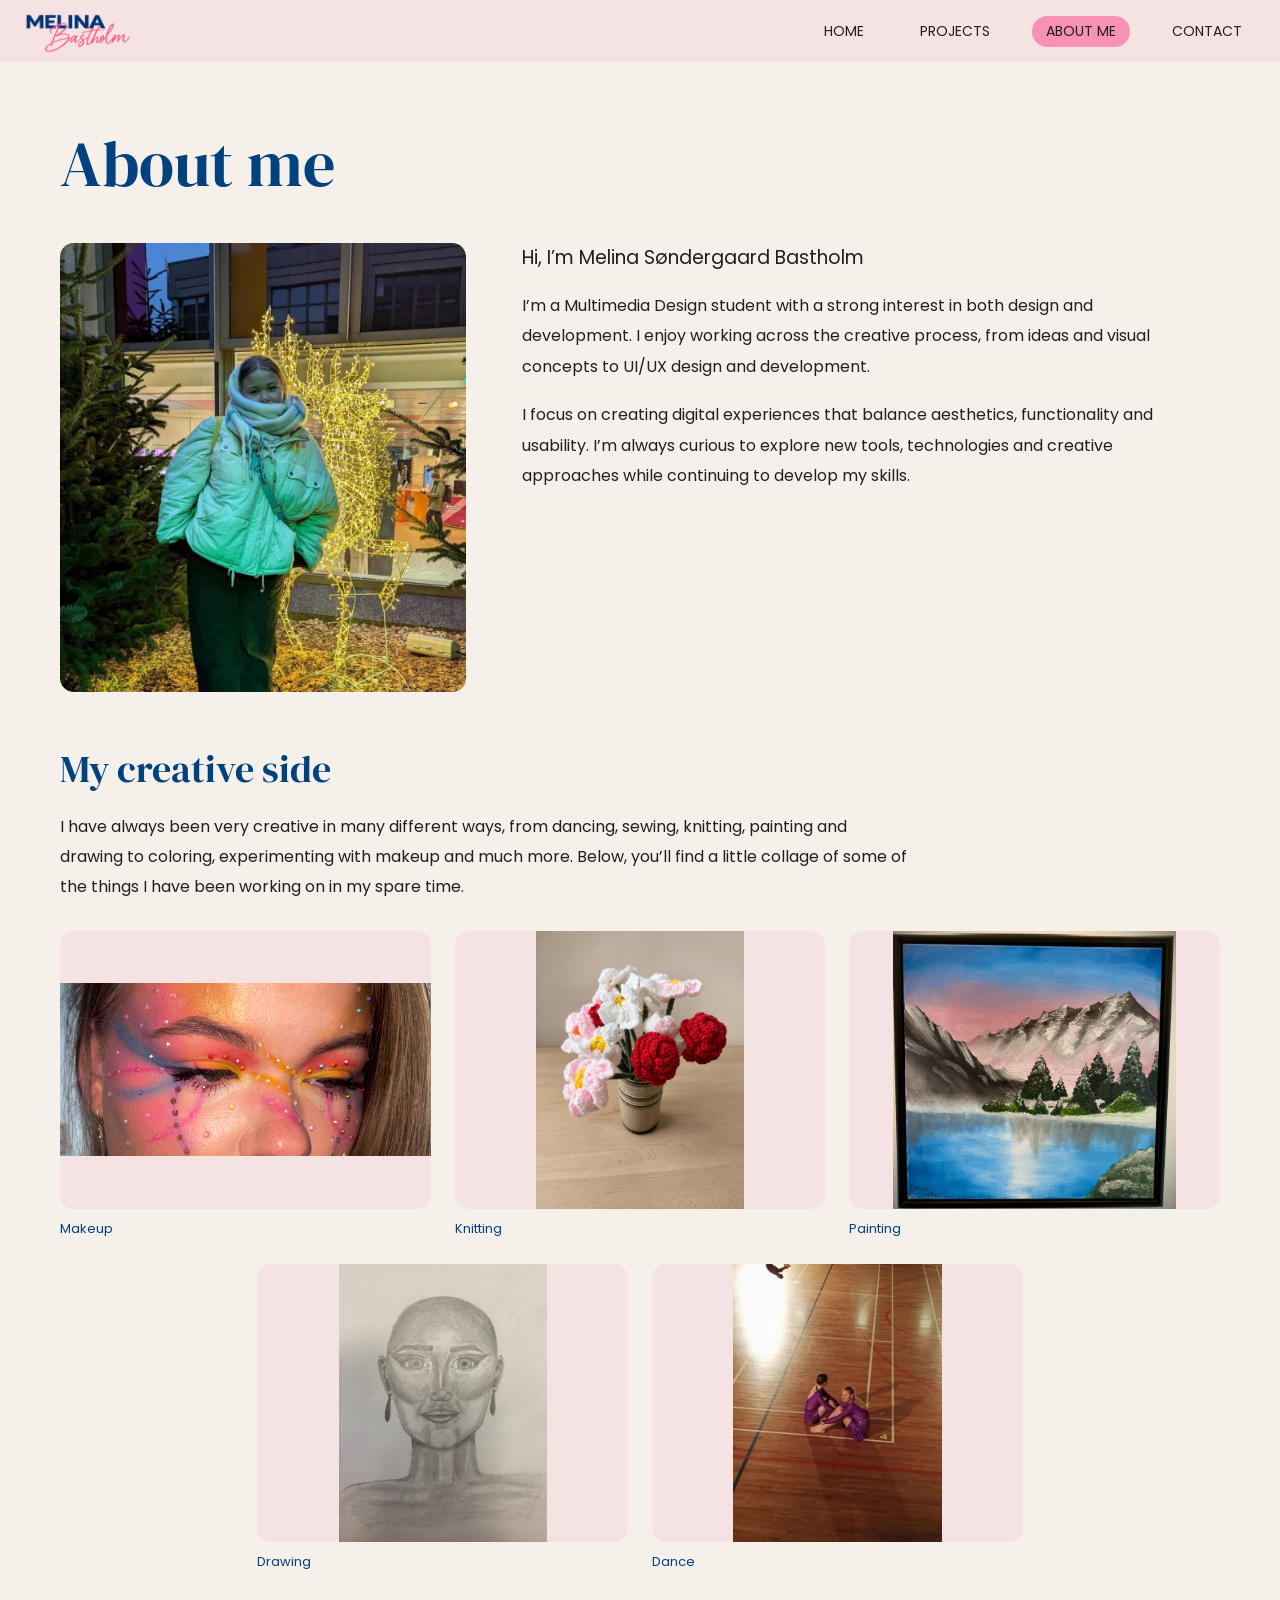
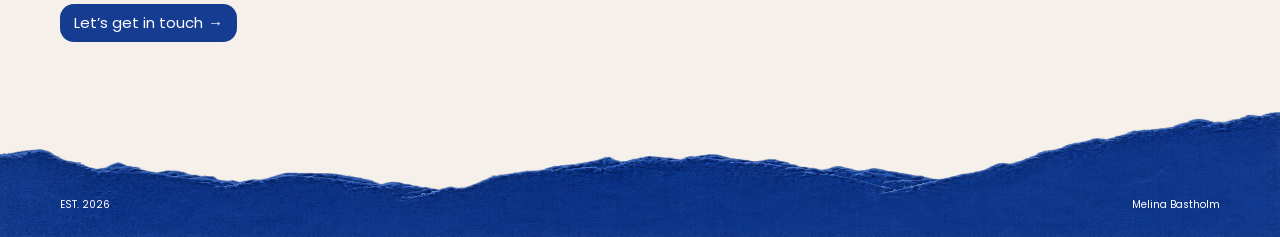
==== aboutme.html @ 33ddc2ad "Initial commit" ====
<!DOCTYPE html>
<html lang="en">
<head>
    <meta charset="UTF-8">
    <meta name="viewport" content="width=device-width, initial-scale=1.0">
    <meta name="description" content="Melina Bastholm — multimedia design, UI/UX, web development and visual design.">
    <title>About me | Melina Bastholm</title>
    <!-- Skrifttyper: DM Serif Display til overskrifter og Poppins til brødtekst. -->
    <link rel="preconnect" href="https://fonts.googleapis.com">
    <link rel="preconnect" href="https://fonts.gstatic.com" crossorigin>
    <link href="https://fonts.googleapis.com/css2?family=DM+Serif+Display:ital@0;1&amp;family=Poppins:wght@400;500;600;700&amp;display=swap" rel="stylesheet">
    <link rel="stylesheet" href="style.css">
    <script src="script.js" defer></script>
</head>
<body>
    <!-- 1. HEADER / NAVIGATION — samme navigation på alle sider -->
    <a class="skip-link" href="#main">Skip to content</a>
    <header class="site-header">
        <nav class="navigation container" aria-label="Main navigation">
            <a class="site-logo" href="index.html" aria-label="Melina Bastholm — home"><img src="assets/logo.png" alt="" width="1931" height="814"></a>
            <button class="menu-toggle" type="button" aria-expanded="false" aria-controls="nav-links" hidden>
                <img src="assets/brugermenu.png" alt="" width="1609" height="977">
                <span class="sr-only">Open menu</span>
            </button>
            <ul class="nav-links" id="nav-links">
                <li><a href="index.html">Home</a></li>
                <li><a href="projects.html">Projects</a></li>
                <li><a href="aboutme.html" aria-current="page">About me</a></li>
                <li><a href="contact.html">Contact</a></li>
            </ul>
        </nav>
    </header>
    <main id="main" class="subpage about-page container">
        <!-- 2. ABOUT ME — tekst fra din skitse og dit portræt -->
        <div class="page-intro"><h1>About me</h1></div>
        <div class="about-detail">
            <img class="portrait" src="assets/Mig.png" alt="Melina Bastholm beside a light-up reindeer" width="1012" height="1120">
            <div class="about-detail-copy">
                <p class="about-greeting">Hi, I’m Melina Søndergaard Bastholm</p>
                <p>I’m a Multimedia Design student with a strong interest in both design and development. I enjoy working across the creative process, from ideas and visual concepts to UI/UX design and development.</p>
                <p>I focus on creating digital experiences that balance aesthetics, functionality and usability. I’m always curious to explore new tools, technologies and creative approaches while continuing to develop my skills.</p>
            </div>
        </div>

        <!-- 3. KREATIVITET — introduktion til dine fritidsprojekter -->
        <section class="about-creativity" aria-labelledby="creativity-title">
            <h2 id="creativity-title">My creative side</h2>
            <p>I have always been very creative in many different ways, from dancing, sewing, knitting, painting and drawing to coloring, experimenting with makeup and much more. Below, you’ll find a little collage of some of the things I have been working on in my spare time.</p>

            <!-- 4. COLLAGE — billeder fra assets-mappen.
                 Kopiér et figure-element for at tilføje flere billeder. -->
            <div class="creative-collage">
                <figure class="creative-item">
                    <img src="assets/IMG_3396.JPG" alt="Colourful eye makeup with pink, blue and yellow details and small rhinestones" width="1242" height="580" loading="lazy">
                    <figcaption>Makeup</figcaption>
                </figure>
                <figure class="creative-item">
                    <img src="assets/kniting.png" alt="Melina’s knitting project" width="1086" height="1448" loading="lazy">
                    <figcaption>Knitting</figcaption>
                </figure>
                <figure class="creative-item">
                    <img src="assets/Painting.jpg" alt="Melina’s painting" width="1512" height="1483" loading="lazy">
                    <figcaption>Painting</figcaption>
                </figure>
                <figure class="creative-item">
                    <img src="assets/Drawing.jpg" alt="Melina’s drawing" width="3547" height="4733" loading="lazy">
                    <figcaption>Drawing</figcaption>
                </figure>
                <figure class="creative-item">
                    <img src="assets/Dancing.JPG" alt="Photo from Melina’s dance activities" width="1080" height="1440" loading="lazy">
                    <figcaption>Dance</figcaption>
                </figure>
            </div>
        </section>

        <!-- 5. KONTAKT -->
        <a class="button" href="contact.html">Let’s get in touch <span aria-hidden="true">→</span></a>
    </main>
    <!-- 6. FOOTER — bottomline.png indsættes via style.css -->
    <footer class="site-footer">
        <div class="container footer-inner"><span>EST. 2026</span><a href="index.html">Melina Bastholm</a></div>
    </footer>
</body>
</html>
---- style.css ----
/* INDHOLD — følger rækkefølgen i HTML:
   0. Fælles regler  1. Navigation  2. Hero  3. Projekter
   4. Visual diary   5. Om mig     6. Footer  7. Undersider
   Mobilregler står under den sektion, de hører til. */

/* 0. FÆLLES REGLER — skift sidens farver her */
:root {
    --font-heading: "DM Serif Display", Georgia, serif;
    --font-body: "Poppins", Arial, sans-serif;
    --cream: #f6f0ea;
    --pink-light: #f5e2e3;
    --pink: #f891b6;
    --pink-text: #cf2469;
    --blue: #153c91;
    --heading-blue: #004180;
    --text: #202020;
    --grey: #d9d9d9;
}

* { box-sizing: border-box; }
body { margin: 0; background: var(--cream); color: var(--text); font-family: var(--font-body); font-size: 14px; line-height: 1.5; }
h1, h2, h3, p, figure { margin: 0; }
h1, h2, h3, h4, h5, h6 { color: var(--heading-blue); font-family: var(--font-heading); font-weight: 400; line-height: 1.15; }
h1 { font-size: clamp(40px, 5vw, 64px); }
h2 { font-size: 38px; }
a { color: inherit; text-decoration: none; }
button { font: inherit; }
img { display: block; max-width: 100%; object-fit: cover; }
svg { width: 24px; height: 24px; }
.container { width: min(100% - 88px, 1160px); margin-inline: auto; }
.section-padding { padding-block: 42px 50px; }
.button { display: inline-flex; justify-content: center; align-items: center; gap: 5px; width: fit-content; min-height: 38px; padding: 8px 14px; border-radius: 14px; background: var(--blue); color: white; font-size: 15px; line-height: 1.4; transition: background-color .2s, transform .2s; }
.button:hover { background: var(--heading-blue); transform: translateY(-2px); }
.button-pink { background: var(--pink); color: #191919; }
.button-pink:hover { background: #f77fa9; }
a:focus-visible, button:focus-visible { outline: 3px solid var(--heading-blue); outline-offset: 5px; }
.text-pink { color: var(--pink-text); }
.image-placeholder { display: flex; justify-content: center; align-items: center; border-radius: 14px; background: var(--grey); color: #535353; text-align: center; }
.image-placeholder > span:not(.play-icon) { padding: 16px; font-size: 13px; }
.sr-only { position: absolute; width: 1px; height: 1px; padding: 0; overflow: hidden; clip-path: inset(50%); white-space: nowrap; }
.skip-link { position: absolute; top: 8px; left: 8px; z-index: 10; padding: 10px; background: var(--cream); transform: translateY(-200%); }
.skip-link:focus { transform: translateY(0); }
@media (max-width: 700px) {
    body { font-size: 13px; }
    .container { width: calc(100% - 32px); }
    h2 { font-size: 29px; }
    .section-padding { padding-block: 26px 30px; }
    .button { font-size: 13px; min-height: 36px; }
    .desktop-break { display: none; }
}

/* 1. HEADER / NAVIGATION */
.site-header { position: relative; z-index: 5; background: var(--pink-light); }
/* Navigationen går næsten helt til kanterne, uafhængigt af sidens indholdsbredde. */
.navigation { display: flex; justify-content: space-between; align-items: center; width: calc(100% - 48px); min-height: 62px; }
/* Det lille navnelogo genbruges på alle sider. */
.site-logo { display: flex; align-items: center; flex-shrink: 0; width: 110px; margin-right: auto; padding-block: 4px; }
.site-logo img { width: 100%; height: auto; object-fit: contain; }
.nav-links { display: flex; align-items: center; gap: 28px; margin: 0; padding: 0; list-style: none; }
.nav-links a { display: block; padding: 5px 14px; border-radius: 18px; font-size: 14px; text-transform: uppercase; }
.nav-links a:hover, .nav-links a[aria-current="page"] { background: var(--pink); }
.menu-toggle { display: none; align-items: center; justify-content: center; width: 44px; height: 44px; padding: 3px; border: 0; background: transparent; cursor: pointer; }
/* Dit eget menuikon — knappens skjulte tekst fortæller, om menuen kan åbnes eller lukkes. */
.menu-toggle img { width: 100%; height: auto; object-fit: contain; }
@media (max-width: 700px) {
    .navigation { width: calc(100% - 16px); min-height: 54px; flex-wrap: wrap; }
    .nav-links { flex-wrap: wrap; justify-content: center; gap: 3px; padding-block: 8px; }
    .nav-links a { padding: 7px 10px; font-size: 12px; }
    /* Uden JS er links synlige. Med JS vises fold-ud-menuen. */
    .js .menu-toggle:not([hidden]) { display: flex; }
    .js .nav-links { display: none; position: absolute; top: 100%; left: 0; width: 100%; padding: 14px 16px; background: var(--pink-light); box-shadow: 0 8px 12px #0000000d; }
    .js .nav-links.is-open { display: flex; flex-direction: column; align-items: stretch; }
    .js .nav-links a { text-align: center; }
}

/* 2. HERO — navn til venstre og showreel til højre */
.hero { position: relative; isolation: isolate; overflow: hidden; }
.hero-inner { display: flex; align-items: center; justify-content: space-between; gap: 60px; min-height: 510px; padding-block: 54px 64px; }
.hero-copy { flex: 1; min-width: 0; text-align: center; }
.name { width: min(100%, 440px); margin: 0 auto 32px; line-height: 1; }
.name img { width: 100%; height: auto; object-fit: contain; }
.disciplines { display: flex; justify-content: center; flex-wrap: wrap; gap: 8px 14px; margin: 0 0 13px; padding: 0; list-style: none; font-family: var(--font-body); font-size: 12px; text-transform: uppercase; }
.disciplines li + li::before { content: "•"; margin-right: 14px; }
/* Introen vender skrifttyperne om: fagområder i Poppins, brødtekst i DM Serif Display. */
.hero-tagline { font-family: var(--font-heading); font-size: 14px; font-weight: 400; font-style: italic; line-height: 1.35; }
.social-links { display: flex; justify-content: center; gap: 16px; margin-top: 22px; }
.social-links a { display: flex; justify-content: center; align-items: center; width: 34px; height: 34px; border-radius: 50%; background: var(--blue); color: white; }
.social-links a:hover { background: var(--heading-blue); }
.social-links svg { width: 24px; height: 24px; }
.linkedin-icon { font-family: Arial, sans-serif; font-size: 25px; line-height: 1; font-weight: 700; }
.showreel { flex: 1; position: relative; flex-direction: column; gap: 40px; aspect-ratio: 4 / 3; max-width: 520px; color: #202020; }
.play-icon { display: flex; align-items: center; justify-content: center; width: 64px; height: 64px; padding-left: 5px; border-radius: 50%; background: white; font-size: 36px; }
.showreel figcaption { font-size: 16px; }
.placeholder-note { display: block; margin-top: 4px; font-size: 11px; color: #595959; }
/* Det blå hjørne ligger bag indholdet nederst til højre. */
.hero::after { content: ""; position: absolute; z-index: -1; right: -0.5%; bottom: -10px; width: 54%; height: 240px; background: url("assets/bluecorner.png") right bottom / 100% 100% no-repeat; }
@media (max-width: 1000px) and (min-width: 701px) {
    .hero-inner { gap: 35px; min-height: 430px; }
    .disciplines { font-size: 10px; gap: 7px; }
    .disciplines li + li::before { margin-right: 7px; }
}
@media (max-width: 700px) {
    .hero-inner { flex-direction: column; gap: 30px; min-height: auto; padding-block: 25px 70px; }
    .hero-copy { width: 100%; }
    .name { width: min(100% - 24px, 360px); margin-bottom: 25px; }
    .disciplines { gap: 6px; font-size: clamp(8px, 2.4vw, 11px); margin-bottom: 12px; }
    .disciplines li + li::before { margin-right: 6px; }
    .hero-tagline { max-width: 320px; margin-inline: auto; font-size: 12px; }
    .social-links { margin-top: 18px; gap: 16px; }
    .showreel { flex: auto; width: min(100% - 30px, 420px); gap: 30px; }
    .play-icon { width: 48px; height: 48px; font-size: 27px; }
    .hero::after { width: 118%; height: 140px; bottom: -6px; }
}

/* 3. PROJECTS — rækken bygges med flexbox */
.projects { background: var(--pink-light); }
.projects-inner { display: flex; flex-direction: column; position: relative; }
.section-heading { display: flex; align-items: center; justify-content: space-between; padding-right: 235px; margin-bottom: 32px; }
.section-heading p { margin-top: 7px; font-size: 12px; }
.project-list { display: flex; gap: 50px; }
.project-card { flex: 1; min-width: 0; }
.project-card .image-placeholder, .project-card > img { width: 100%; aspect-ratio: 1.08; border-radius: 14px; }
.project-card > img { height: auto; object-fit: contain; background: var(--cream); }
.project-card h3 { margin-top: 12px; color: var(--heading-blue); font-family: var(--font-heading); font-size: 20px; }
.project-card p { margin-top: 2px; font-size: 12px; }
.projects-button { position: absolute; top: 4px; right: 0; }
@media (max-width: 1000px) { .project-list { gap: 24px; } }
@media (max-width: 700px) {
    .section-heading { padding-right: 0; margin-bottom: 22px; }
    .project-list { gap: 14px; overflow-x: auto; padding-bottom: 12px; scroll-snap-type: x mandatory; }
    .project-card { flex: 0 0 70%; scroll-snap-align: start; }
    .project-card h3 { font-size: 19px; }
    .projects-button { position: static; align-self: center; margin-top: 16px; }
}

/* 4. VISUAL DIARY — tekst og billeder står på samme række på desktop */
.diary { padding-block: 64px; }
.diary-inner { position: relative; display: flex; flex-wrap: wrap; align-items: flex-start; column-gap: 40px; }
.diary-copy { flex: 0 0 23%; }
.diary-copy p { margin-top: 24px; font-size: 12px; line-height: 1.5; }
.diary-photos { display: flex; gap: 25px; flex: 1; min-width: 0; }
.diary-photos img { flex: 1; min-width: 0; width: 0; height: 235px; border-radius: 14px; }
/* På desktop viser forsiden kun de første tre billeder. */
.diary-photos img:nth-child(n + 4) { display: none; }
.diary-button { position: absolute; left: 0; bottom: 0; margin: 0; }
@media (max-width: 1000px) and (min-width: 701px) {
    .diary-inner { column-gap: 25px; padding-bottom: 60px; }
    .diary-photos { gap: 16px; }
    .diary-photos img { height: 185px; }
    .diary-copy { flex-basis: 25%; }
    .diary-button { bottom: 0; }
}
@media (max-width: 700px) {
    .diary { padding-block: 28px; }
    .diary-inner { flex-direction: column; gap: 20px; }
    .diary-copy { flex: auto; }
    .diary-copy p { margin-top: 12px; }
    .diary-photos { flex: auto; flex-wrap: wrap; width: 100%; gap: 12px; }
    .diary-photos img, .diary-photos img:nth-child(n + 4) { display: block; flex: 0 0 calc((100% - 24px) / 3); width: calc((100% - 24px) / 3); height: auto; aspect-ratio: 1; border-radius: 12px; }
    .diary-button { position: static; align-self: center; margin: 0; }
}

/* 5. ABOUT ME — portræt, tekst og den lyserøde liste med interesser */
.about { background: var(--pink-light); }
.about-inner { display: flex; align-items: center; gap: 50px; width: min(100%, 1440px); margin-inline: auto; padding-right: 44px; }
.portrait { flex: 0 0 29%; align-self: stretch; min-height: 335px; border-radius: 0; object-fit: cover; }
.about-inner > .portrait { width: 29%; height: 350px; min-width: 0; object-position: center 35%; }
.about-copy { flex: 1; padding-block: 38px; }
.about-copy h2 { margin-bottom: 16px; font-size: 26px; }
.about-copy p { max-width: 460px; font-size: 12px; line-height: 1.5; }
.about-copy .button { margin-top: 16px; }
.skills { display: flex; justify-content: center; align-items: center; gap: 22px; flex: 0 0 29%; padding: 35px 22px; margin: 0; border-radius: 14% 20% 13% 17% / 25% 18% 28% 17%; background: var(--pink); color: var(--blue); list-style: none; transform: rotate(1deg); }
.skills li { display: flex; flex-direction: column; align-items: center; gap: 7px; font-size: 11px; transform: rotate(-1deg); }
.skills svg { width: 33px; height: 33px; }
@media (max-width: 1000px) {
    .about-inner { gap: 25px; padding-right: 30px; }
    .skills { gap: 12px; padding-inline: 16px; }
    .skills svg { width: 26px; height: 26px; }
}
@media (max-width: 700px) {
    .about-inner { flex-wrap: wrap; gap: 18px; padding: 22px 16px 28px; align-items: flex-start; }
    .portrait { flex-basis: 35%; min-height: 170px; border-radius: 12px; }
    .about-inner > .portrait { width: 35%; height: 200px; }
    .about-copy { flex: 1; padding: 0; }
    .about-copy h2 { font-size: 24px; margin-bottom: 10px; }
    .about-copy p { font-size: 11px; }
    .about-copy p + p { display: none; }
    .about-copy .button { font-size: 11px; padding-inline: 10px; }
    .skills { flex: 0 0 100%; gap: 30px; padding: 22px; }
    .skills svg { width: 28px; height: 28px; }
}

/* 6. FOOTER — det blå papirbillede ligger bag teksten. */
.site-footer { position: relative; isolation: isolate; color: white; margin-top: 0; padding-top: 30px; }
main:has(.about) + .site-footer { background-color: var(--pink-light); }
.site-footer::before { content: ""; position: absolute; z-index: -1; inset: -34px 0 0; background: url("assets/bottomline.png") center bottom -14px / 102% 270px no-repeat; }
.footer-inner { display: flex; justify-content: space-between; align-items: center; gap: 20px; min-height: 65px; font-size: 10px; }
@media (max-width: 700px) {
    .site-footer { padding-top: 12px; }
    .site-footer::before { background-size: 102% 195px; background-position: center bottom -10px; }
    .footer-inner { min-height: 50px; font-size: 9px; }
}

/* 7. UNDERSIDER — projekter, galleri, om mig og kontakt */
.subpage { min-height: calc(100vh - 160px); padding-block: 65px 100px; }
.page-intro { max-width: 660px; margin-bottom: 42px; }
.eyebrow { margin-bottom: 14px; color: var(--pink-text); font-size: 12px; letter-spacing: 2px; text-transform: uppercase; }
.page-intro h1 { margin-bottom: 20px; }
.subpage > .button { margin-top: 32px; }
.editor-note { margin-top: 25px; color: #616161; font-size: 13px; }
/* Diary-galleriet har fem små billeder pr. række på brede skærme. */
.gallery { --tile-width: calc((100% - 64px) / 5); display: flex; flex-wrap: wrap; gap: 16px; }
.gallery img { flex: 0 0 var(--tile-width); width: var(--tile-width); height: auto; aspect-ratio: 4 / 5; border-radius: 12px; }
@media (max-width: 1000px) { .gallery { --tile-width: calc((100% - 48px) / 4); } }
/* ABOUT ME 2. Portræt og introduktion — samme rækkefølge som aboutme.html. */
.about-detail { display: flex; align-items: flex-start; gap: 56px; }
.about-detail .portrait { flex: 0 0 35%; width: 35%; height: auto; min-height: 0; border-radius: 14px; }
.about-detail-copy { flex: 1; min-width: 0; max-width: 660px; font-size: 16px; line-height: 1.9; }
.about-detail-copy p + p { margin-top: 18px; }
.about-greeting { font-size: 19px; line-height: 1.6; }
/* ABOUT ME 3. Kreativitet — teksten over collagen. */
.about-creativity { margin-top: 56px; }
.about-creativity h2 { margin-bottom: 20px; }
.about-creativity > p { max-width: 850px; font-size: 16px; line-height: 1.9; }
/* ABOUT ME 4. Collage — tre kolonner med flexbox og plads til nye billeder. */
/* Centrér også en ufuldstændig række, så de sidste felter står samlet. */
.creative-collage { display: flex; flex-wrap: wrap; justify-content: center; gap: 26px 24px; margin-top: 28px; }
.creative-item { flex: 0 0 calc((100% - 48px) / 3); min-width: 0; }
.creative-item img { width: 100%; height: auto; aspect-ratio: 4 / 3; border-radius: 14px; object-fit: contain; background: var(--pink-light); }
.creative-item figcaption { margin-top: 10px; color: var(--heading-blue); font-size: 13px; }
/* ABOUT ME 5. Kontaktknappen bruger den fælles .button. */
.contact-list { display: flex; flex-wrap: wrap; gap: 24px; }
.contact-item { flex: 0 0 calc(50% - 12px); padding-block: 25px; border-top: 1px solid #153c9133; }
.contact-item h2 { font-size: 26px; margin-bottom: 12px; }
@media (max-width: 700px) {
    .subpage { padding-block: 40px 75px; }
    .subpage .project-list { flex-direction: column; overflow: visible; }
    .subpage .project-card { flex: auto; }
    .gallery { --tile-width: calc((100% - 16px) / 3); gap: 8px; }
    .about-detail { flex-direction: column; gap: 25px; }
    .about-detail .portrait { flex: auto; width: min(100%, 400px); height: auto; min-height: 0; }
    .about-detail-copy, .about-creativity > p { font-size: 14px; line-height: 1.8; }
    .about-greeting { font-size: 17px; }
    .about-creativity { margin-top: 36px; }
    .creative-collage { gap: 20px 12px; }
    .creative-item { flex-basis: calc(50% - 6px); }
    .contact-item { flex-basis: 100%; }
}
@media (prefers-reduced-motion: reduce) { .button { transition: none; } }
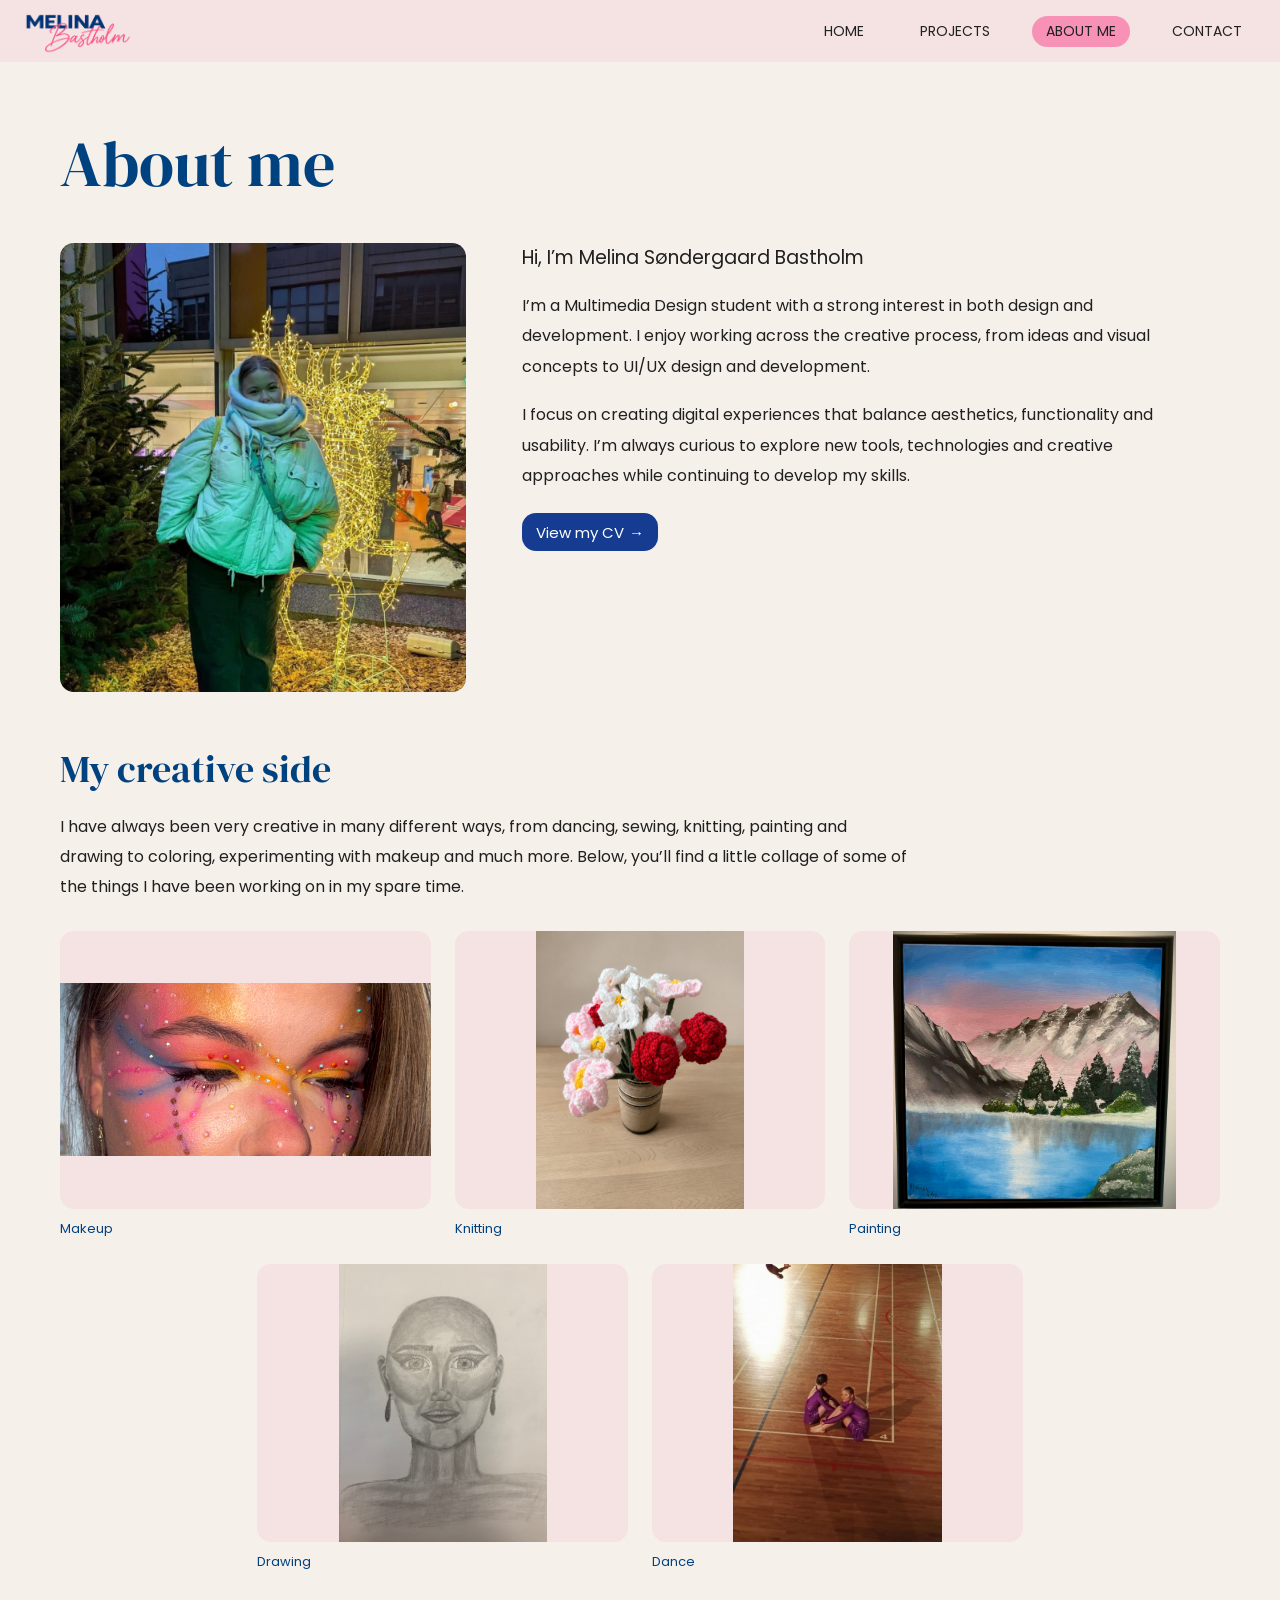
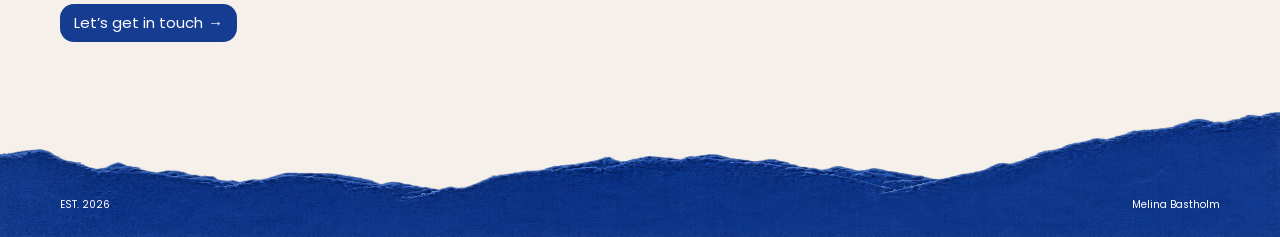
==== commit 4e57d6ee: "update: cv" ====
--- a/aboutme.html
+++ b/aboutme.html
@@ -39,6 +39,7 @@
                 <p class="about-greeting">Hi, I’m Melina Søndergaard Bastholm</p>
                 <p>I’m a Multimedia Design student with a strong interest in both design and development. I enjoy working across the creative process, from ideas and visual concepts to UI/UX design and development.</p>
                 <p>I focus on creating digital experiences that balance aesthetics, functionality and usability. I’m always curious to explore new tools, technologies and creative approaches while continuing to develop my skills.</p>
+                <a class="button" href="cv.html">View my CV <span aria-hidden="true">→</span></a>
             </div>
         </div>
 
--- a/style.css
+++ b/style.css
@@ -218,6 +218,7 @@
 .about-detail-copy { flex: 1; min-width: 0; max-width: 660px; font-size: 16px; line-height: 1.9; }
 .about-detail-copy p + p { margin-top: 18px; }
 .about-greeting { font-size: 19px; line-height: 1.6; }
+.about-detail-copy > .button { margin-top: 22px; }
 /* ABOUT ME 3. Kreativitet — teksten over collagen. */
 .about-creativity { margin-top: 56px; }
 .about-creativity h2 { margin-bottom: 20px; }
@@ -232,6 +233,19 @@
 .contact-list { display: flex; flex-wrap: wrap; gap: 24px; }
 .contact-item { flex: 0 0 calc(50% - 12px); padding-block: 25px; border-top: 1px solid #153c9133; }
 .contact-item h2 { font-size: 26px; margin-bottom: 12px; }
+
+/* CV — små forhåndsvisninger, efterfulgt af den store visning. */
+.cv-pages { display: flex; gap: clamp(12px, 3vw, 28px); }
+.cv-preview { flex: 0 0 min(45%, 210px); min-width: 0; color: var(--heading-blue); cursor: zoom-in; }
+.cv-preview img { width: 100%; height: auto; border: 1px solid #153c9133; border-radius: 10px; }
+.cv-preview span { display: block; margin-top: 10px; }
+.cv-preview:hover span { text-decoration: underline; }
+.cv-dialog { width: min(94vw, 820px); max-height: 92dvh; padding: 0; overflow: auto; border: 0; border-radius: 14px; background: var(--cream); }
+.cv-dialog::backdrop { background: #17233acc; }
+.cv-dialog-bar { position: sticky; top: 0; display: flex; align-items: center; justify-content: space-between; gap: 12px; padding: 10px 16px; background: var(--cream); }
+.cv-dialog-bar h2 { font-size: 24px; }
+.cv-dialog-bar button { border: 0; cursor: pointer; }
+.cv-dialog > img { width: 100%; height: auto; }
 @media (max-width: 700px) {
     .subpage { padding-block: 40px 75px; }
     .subpage .project-list { flex-direction: column; overflow: visible; }
